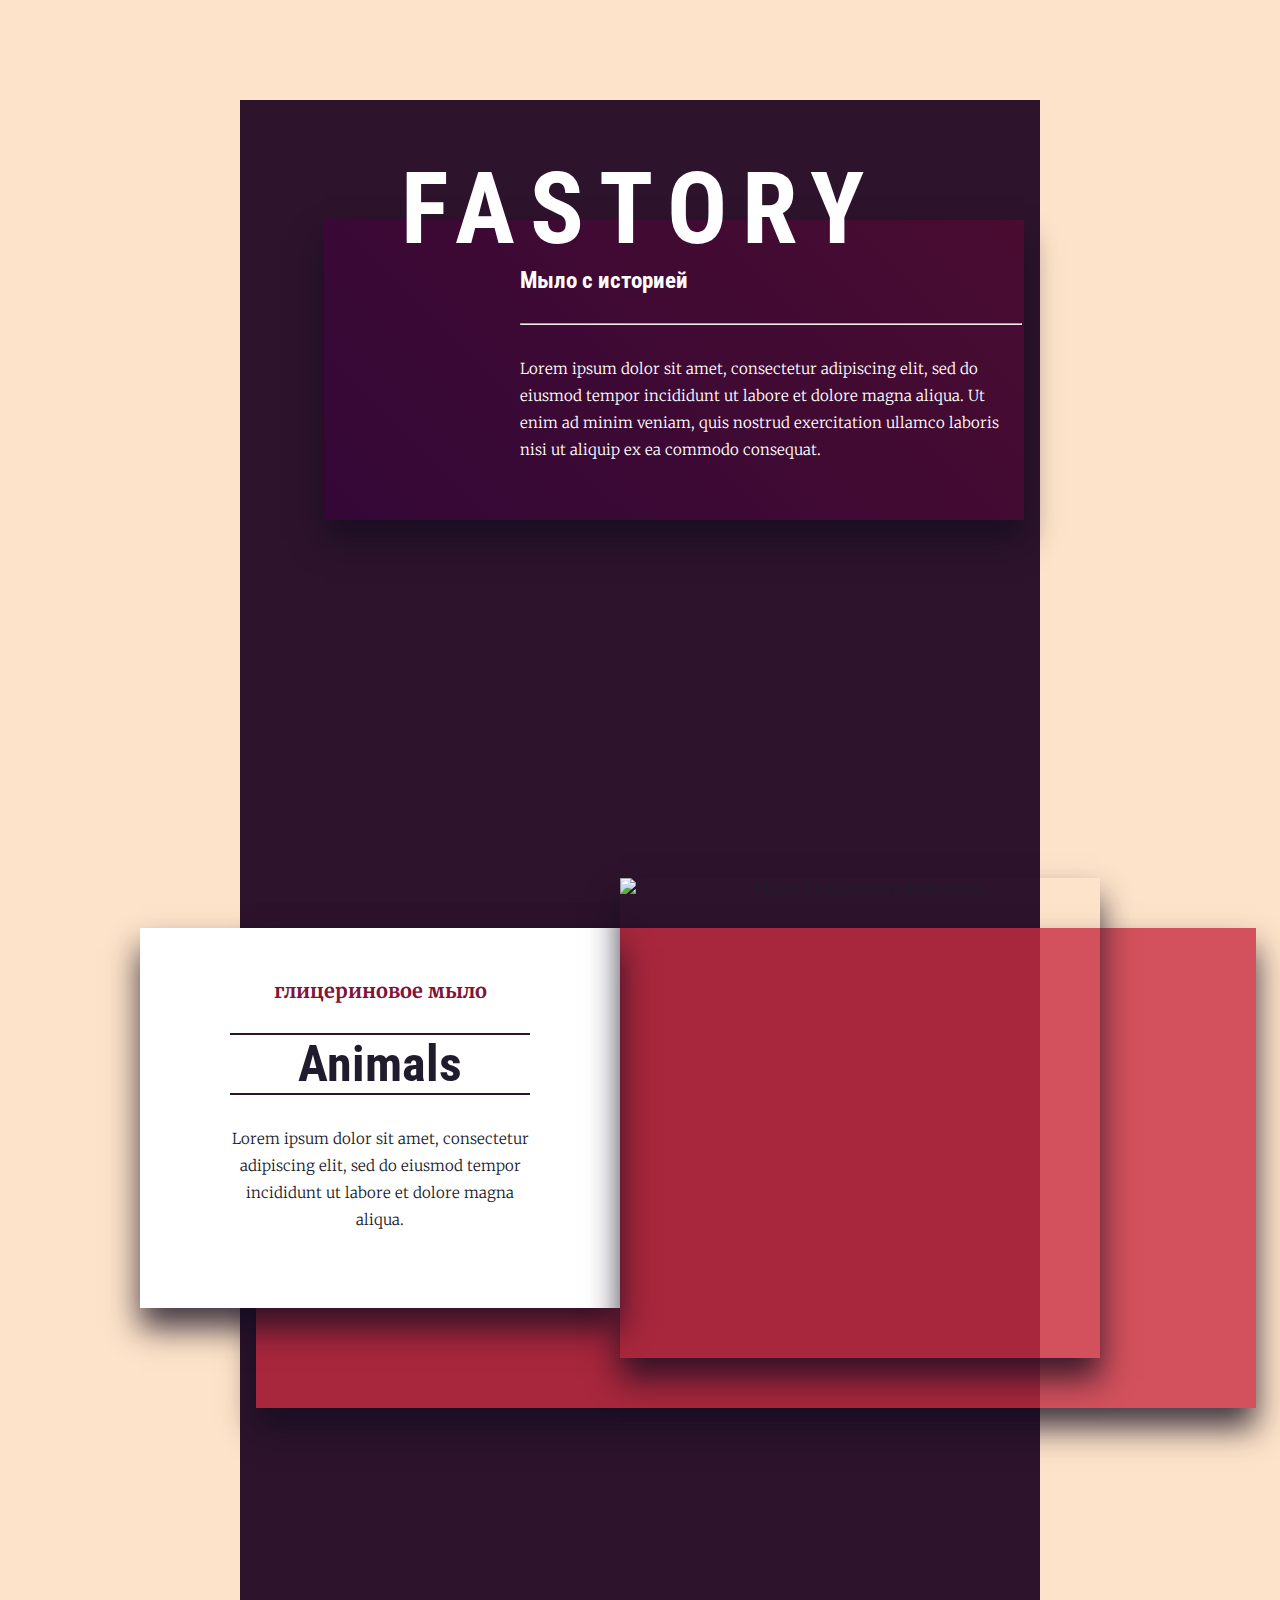
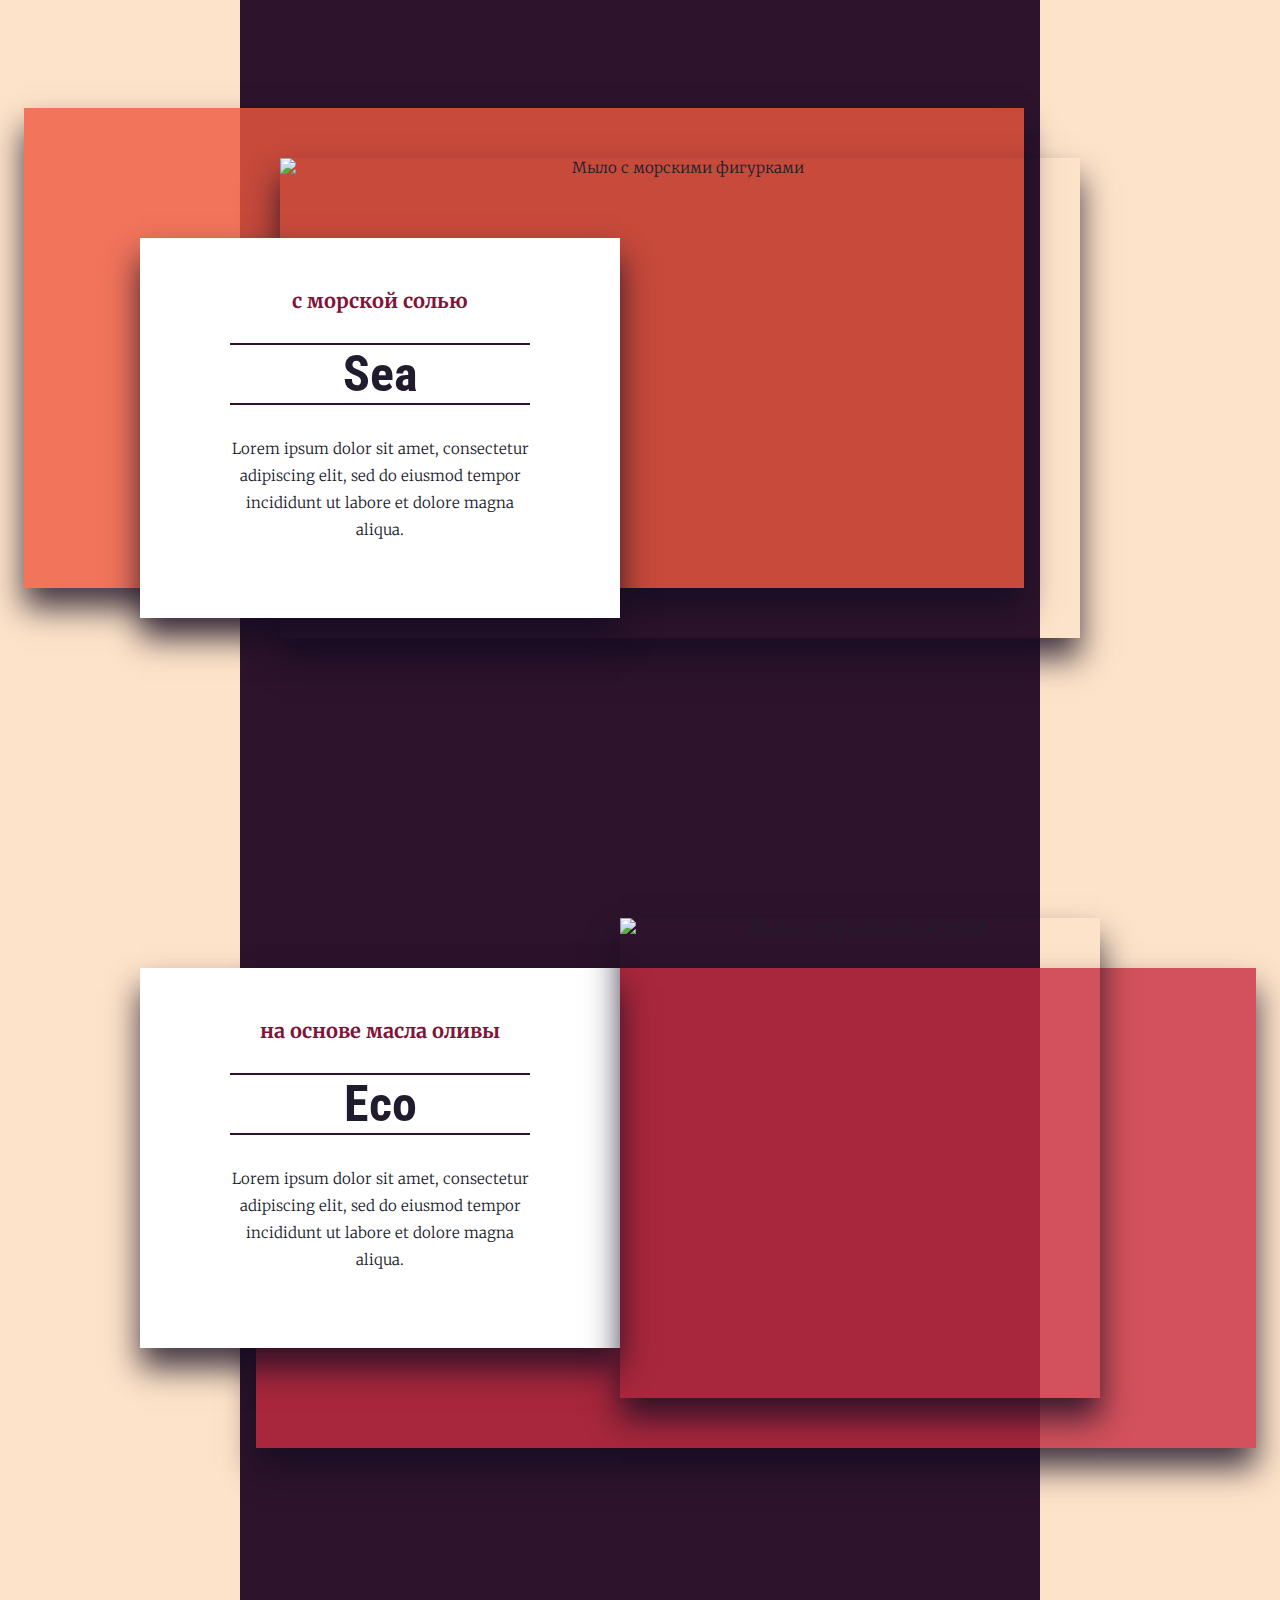
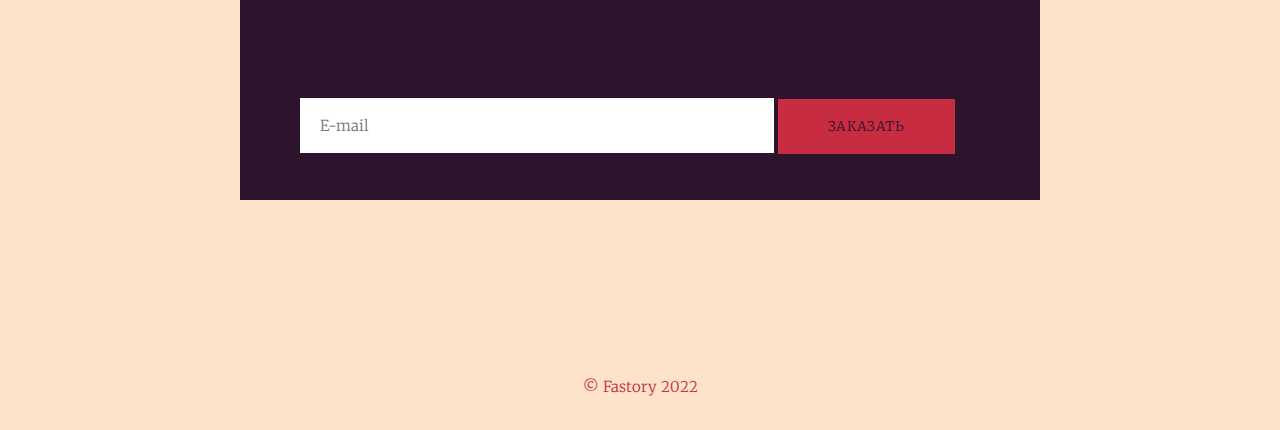
==== Fastory/index.html @ 7368327b "Add files via upload" ====
<!DOCTYPE html>
<html lang="en">
<head>
	<meta charset="UTF-8">
	<meta name="viewport" content="width=device-width, initial-scale=1">
	<title>Частная мыловарня</title>
	<script src="javascript.js"></script>
	<link rel="preconnect" href="https://fonts.googleapis.com">
	<link rel="preconnect" href="https://fonts.gstatic.com" crossorigin>
	<link href="https://fonts.googleapis.com/css2?family=Merriweather:wght@300;700&family=Roboto+Condensed&display=swap" rel="stylesheet">	
	<link rel="stylesheet" href="css/main.css">
</head>
<body>
	<header id="header" class="header">
		<div class="container">
			<h1>Fastory</h1>
			<div class="header_text">
				<h2>Мыло с историей</h2>
				<hr width="100%">
				<p>Lorem ipsum dolor sit amet, consectetur adipiscing elit, sed do eiusmod tempor incididunt ut labore et dolore magna aliqua. Ut enim ad minim veniam, quis nostrud exercitation ullamco laboris nisi ut aliquip ex ea commodo consequat.</p>
			</div>
		</div>
	</header>
	<section id="animals" class="product_l">
		<div class="container">
			<a href="#email" class="card card_left">
				<div class="box">
					<h4>глицериновое мыло</h4>
					<h3>Animals</h3>
					<p>
						Lorem ipsum dolor sit amet, consectetur adipiscing elit, sed do eiusmod tempor incididunt ut labore et dolore magna aliqua. 
					</p>
				</div>
				<img src="https://i.pinimg.com/564x/8e/c6/56/8ec65663c2fd48ad7be42bbd4ea3ad40.jpg" alt="Мыло с силуэтами животных">
			</a>
		</div>
	</section>
	<section id="sea" class="product_r">
		<div class="container">
			<a href="#email" class="card card_right">
				<div class="box">
					<h4>с морской солью</h4>
					<h3>Sea</h3>
					<p>
						Lorem ipsum dolor sit amet, consectetur adipiscing elit, sed do eiusmod tempor incididunt ut labore et dolore magna aliqua. 
					</p>
				</div>
				<img class="dt_img" src="https://i.pinimg.com/564x/b9/6d/03/b96d035ab64bf13aa9314ae185105195.jpg" alt="Мыло с морскими фигурками">
				<img class="mob_img" src="https://i.pinimg.com/564x/49/4b/a4/494ba42c78feb9bd11a52b58f6465c58.jpg" alt="Мыло с морскими волнами">
			</a>
		</div>
	</section>
	<section id="plants" class="product_l">
		<div class="container">
			<a href="#email" class="card card_left">
				<div class="box">
					<h4>на основе масла оливы</h4>
					<h3>Eco</h3>
					<p>
						Lorem ipsum dolor sit amet, consectetur adipiscing elit, sed do eiusmod tempor incididunt ut labore et dolore magna aliqua. 
					</p>
				</div>
				<img src="https://i.pinimg.com/564x/db/22/0e/db220e11883d0344ce1cf9da9aa06583.jpg" alt="Мыло с отпечатками растений">
			</a>
		</div>
	</section>
	<section id="email" class="email">
		<div class="container">
			<form action="#" class="form">
				<input class="input" type="email" name="email" placeholder="E-mail" required>
				<input class="btn" type="submit" value="Заказать">
			</form>
		</div>
	</section>
	<footer id="footer" class="footer">
		<div class="container">
			<p>© Fastory 2022</p>
		</div>
	</footer>
</body>
</html>
---- Fastory/css/main.css ----
@media screen and (max-width: 500px) {
	.container {
		width: 100% !important;
	}

	body::after {
		width: 100% !important;
		left: 0 !important;
		margin-left: 0 !important; 
		height: 4200px !important;
		top: 0 !important;
	}
	.header:after {
		width: 100% !important;
		right: 0 !important;
		height: 500px !important;
	}
	.header_text {
		width: 85% !important;
		margin: 0 auto !important;
	}
	h1 {
		font-size: 50px !important;
		margin-bottom: 100px !important;
	}
	.card {
		flex-flow: wrap !important;
	}
	.card img, .box {
		width: 100% !important;
	}
	.card img {
		order: 0 !important;
		box-shadow: 0px 0px 0px #000 !important;
		margin-top: 100px !important;
	}
	.box {
		order: 1 !important;
		margin: 0 !important;
	}
	.card_right img {
		position: relative !important;
		right: 0 !important;
	}
	.dt_img {
		display: none !important;
	}
	.mob_img {
		display: block !important;
	}
	.product_l::before {
		display: none !important;
	}
	.product_r::before {
		display: none !important;
	}
	.product_l::after {
		display: none !important;
	}
	.product_r::after {
		display: none !important;
	}
	.form {
		width: 100% !important;
		padding: 0 20px !important;
		margin-top: 100px !important;
	}
	.input {
		display: block !important;
		width: 100% !important;
	}
	.btn {
		display: block !important;
		width: 100% !important;
	}
}

body {
	margin: 0;
	padding: 0;
	font-size: 15px;
	font-family: 'Merriweather', serif;
	font-weight: 300;
	color: #2d142c;
	background: #FDE3C9;
}

body::after {
	content: '';
	display: block;
	background: #2d142c;
	width: 800px;
	height: 3300px;
	position: absolute;
	left: 50%;
	top: 100px;
	margin-left: -400px;
	z-index: -2;
}

div, p, input, button, form, span, a, ul, li {
	box-sizing: border-box;
}

p {
	line-height: 1.8em;
}

h1, h2, h3 {
	margin: 0;
	font-family: 'Roboto Condensed', sans-serif;
}

h4 {
	margin: 0;
	font-family: 'Merriweather', serif;
	font-weight: 700;
}

h1 {
	font-size: 100px;
	letter-spacing: 0.15em;
	display: block;
	text-align: center;
	text-transform: uppercase;
}

hr {
	margin-right: auto;
}

.container {
	width: 1000px;
	margin: 0 auto;
}

.header {
	color: #fff;
	padding-top: 150px; 
	padding-bottom: 400px;
}

.header::after {
	content: '';
	display: block;
	background: linear-gradient(45deg, rgba(53,4,57, 0.8), rgba(81,10,50, 0.8));
	width: 700px;
	height: 300px;
	position: absolute;
	top: 220px;
	right: 20%;
	z-index: -1;
	box-shadow: 0px 20px 30px rgba(21,12,34, 0.8);
}

.header_text {
	width: 500px;
	margin-left: auto;
	margin-right: 120px;
}

hr {
	margin-top: 30px;
	margin-bottom: 30px;
	background: #fff;
}

.product_l::before {
	content: '';
	display: block;
	background: rgba(199,44,65, 0.8);
	width: 1000px;
	height: 480px;
	position: absolute;
	z-index: -1;
	left: 20%;
	margin-top: 50px;
	box-shadow: 0px 20px 30px rgba(21,12,34, 0.8);
}

.product_r::before {
	content: '';
	display: block;
	background: rgba(238,88,64, 0.8);
	width: 1000px;
	height: 480px;
	position: absolute;
	z-index: -1;
	right: 20%;
	margin-top: 50px;
	box-shadow: 0px 20px 30px rgba(21,12,34, 0.8);
}

.product_l::after {
	content: '';
	display: block;
	background: rgba(0, 0, 0, 0);
	height: 300px;
	z-index: -1;
}

.product_r::after {
	content: '';
	display: block;
	background: rgba(0, 0, 0, 0);
	height: 300px;
	z-index: -1;
}

.card {
	display: flex;
	color: #201b2d;
	text-align: center;
	text-decoration: none;
}

h3 {
	font-size: 50px;
}

h3::before {
	content: '';
	display: block;
	margin: 0 auto;
	margin-top: 30px;
	width: 300px;
	height: 2px;
	background: #2d142c;
}

h3::after {
	content: '';
	display: block;
	margin: 0 auto;
	margin-bottom: 30px;
	width: 300px;
	height: 2px;
	background: #2d142c;
}

h4 {
	font-size: 20px;
	color: #801336;
}

.box {
	background: #fff;
	width: 480px;
	height: 380px;
	margin-top: 50px;
	box-shadow: 0px 20px 30px rgba(21,12,34, 0.8);
	padding: 50px 20px;
	z-index: 5;
	transition: all 0.5s ease-out;
}

.box:hover {
	height: 480px;
	margin-top: 0;
	padding: 100px 20px;
}

.card img {
	box-shadow: 0px 20px 30px rgba(21,12,34, 0.8);
	object-fit: cover;
}

.card_left img {
	width: 480px;
	height: 480px;
	z-index: 10;
}

.card_right img {
	width: 800px;
	height: 480px;
	position: absolute;
	right: 200px;
	margin-top: 100px;
}

.box p {
	width: 70%;
	margin: 0 auto;
}

.card_right .box {
	margin-top: 180px;
}

.card_right .box:hover {
	height: 480px;
	margin-top: 100px;
	padding: 100px 20px;
}

.form {
	margin: 0 auto;
	width: 680px;
	margin-bottom: 200px;
}

.input {
	width: 474px;
	background: rgba(255, 255, 255, 1);
	color: #2d142c;
	border: 0;
	font-size: 15px;
	font-family: 'Merriweather', serif;
	font-weight: 300;
	height: 55px;
	padding-left: 20px;
	margin-bottom: 20px;
}

.btn {
	text-decoration: none;
	color: #2d142c;
	border: 0;
	letter-spacing: 0.1em;
	text-transform: uppercase;
	padding: 19px 50px;
	background: #c72c41;
	text-align: center;
	font-family: 'Merriweather', serif;
	font-weight: 300;
	transition: all 0.5s ease;
}

.btn:hover {
	background: #fff;
}

.footer {
	text-align: center;
	margin-bottom: 30px;
	color: #c72c41;
}

.mob_img {
	display: none;
}
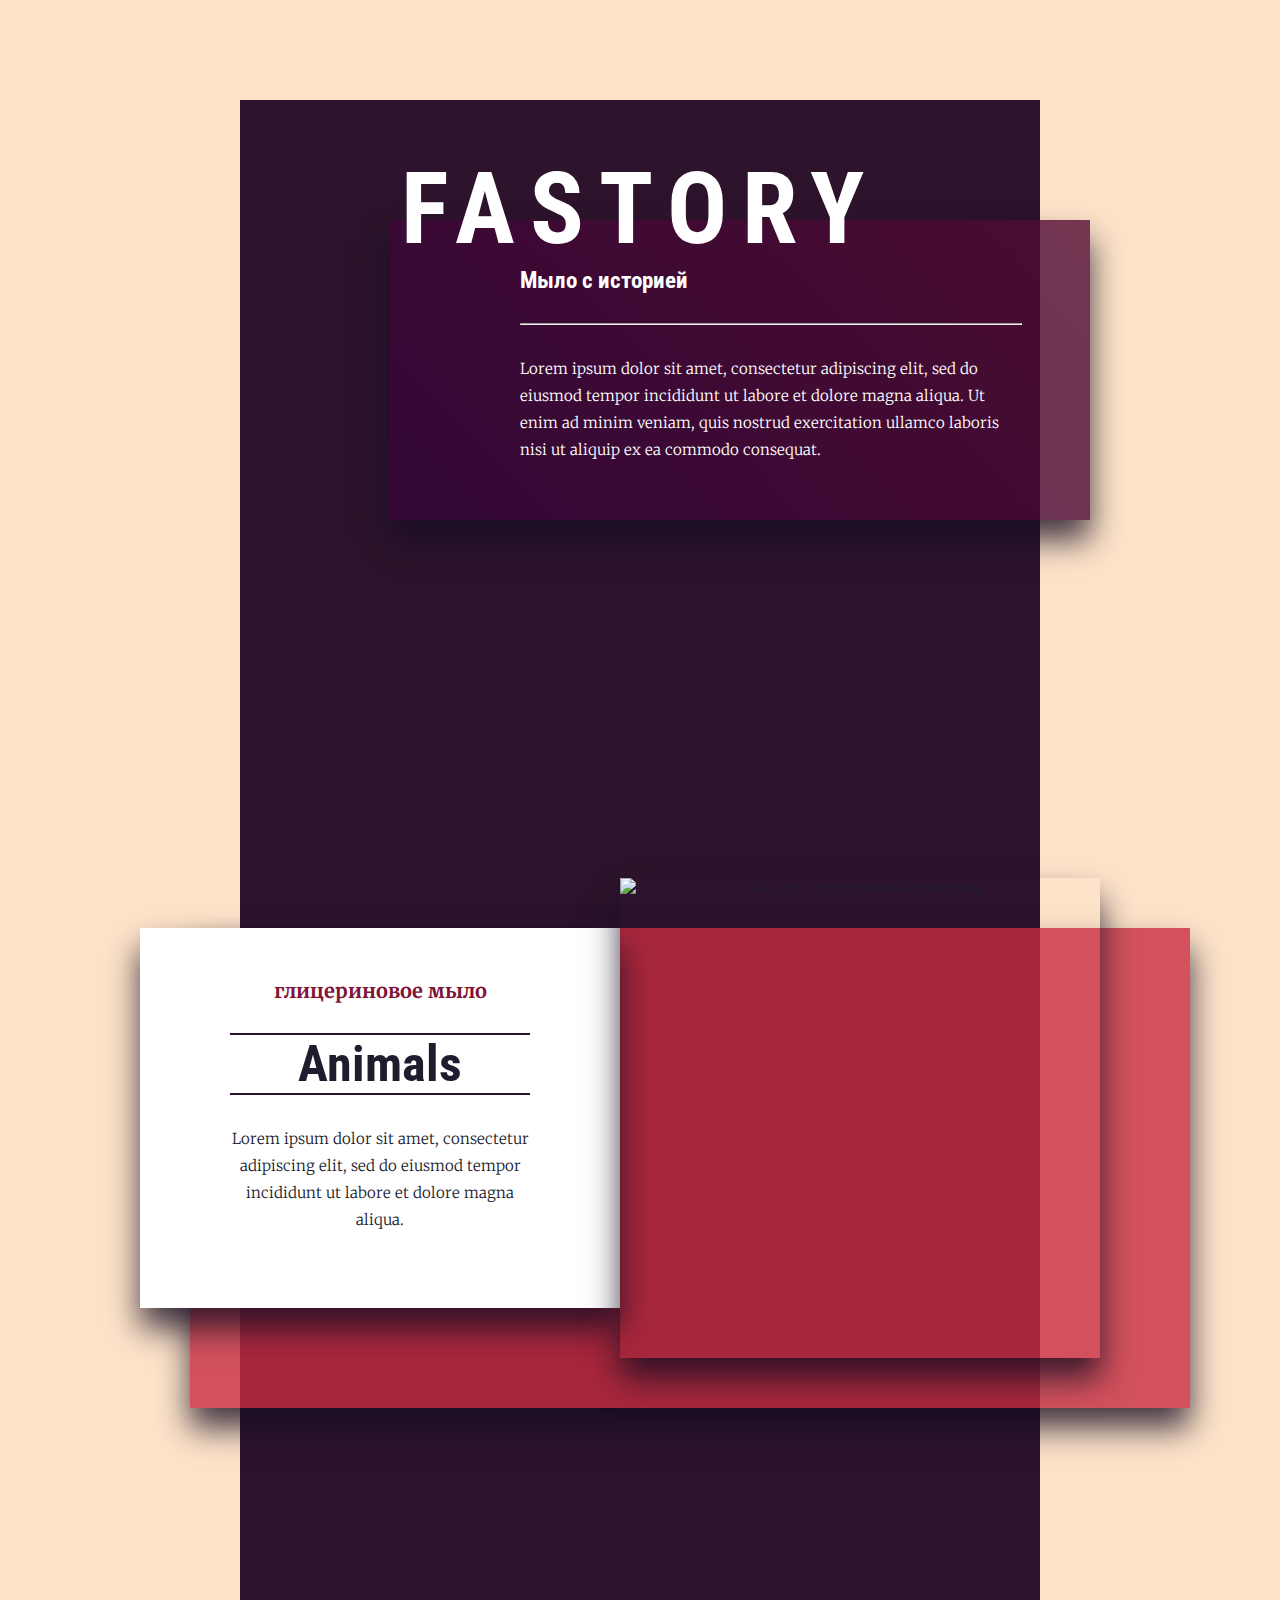
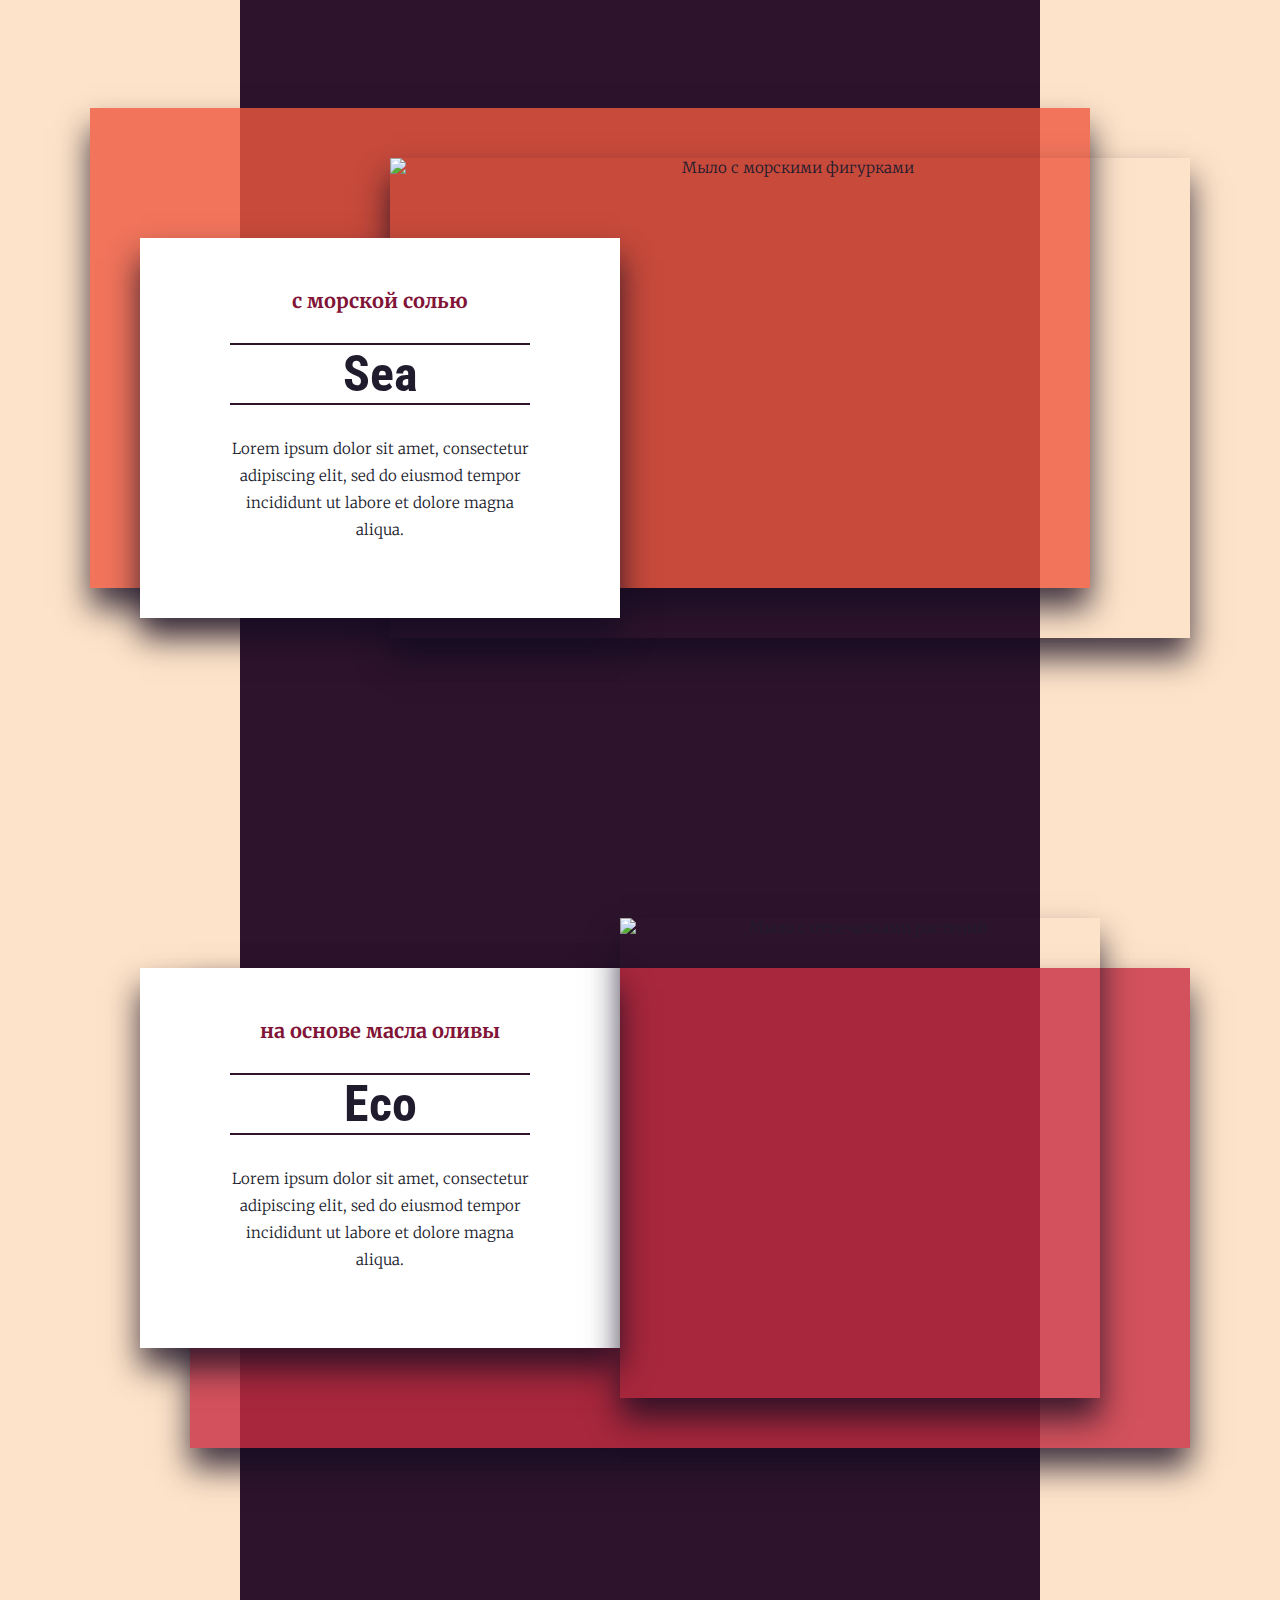
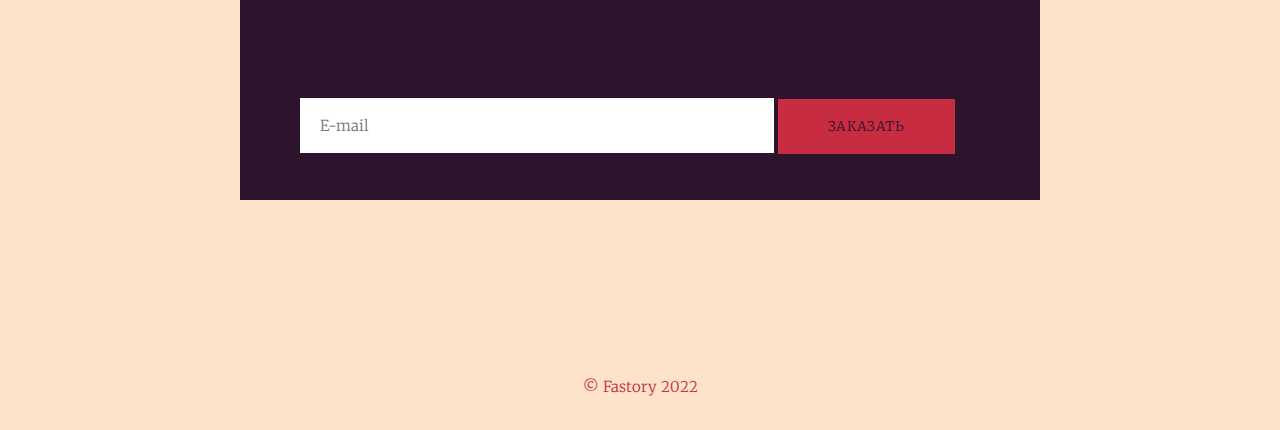
==== commit d96dbf4a: "Add files via upload" ====
--- a/Fastory/index.html
+++ b/Fastory/index.html
@@ -1,6 +1,6 @@
 <!DOCTYPE html>
 <html lang="en">
-<head>
+<head> 
 	<meta charset="UTF-8">
 	<meta name="viewport" content="width=device-width, initial-scale=1">
 	<title>Частная мыловарня</title>
--- a/Fastory/css/main.css
+++ b/Fastory/css/main.css
@@ -12,8 +12,9 @@
 	}
 	.header:after {
 		width: 100% !important;
-		right: 0 !important;
+		left: 0 !important;
 		height: 500px !important;
+		margin-left: 0px !important;
 	}
 	.header_text {
 		width: 85% !important;
@@ -22,6 +23,7 @@
 	h1 {
 		font-size: 50px !important;
 		margin-bottom: 100px !important;
+		width: 100% !important;
 	}
 	.card {
 		flex-flow: wrap !important;
@@ -47,6 +49,8 @@
 	}
 	.mob_img {
 		display: block !important;
+		margin-left: 0 !important;
+		left: 0 !important;
 	}
 	.product_l::before {
 		display: none !important;
@@ -148,9 +152,10 @@
 	height: 300px;
 	position: absolute;
 	top: 220px;
-	right: 20%;
-	z-index: -1;
-	box-shadow: 0px 20px 30px rgba(21,12,34, 0.8);
+	left: 50%;
+	z-index: -1;
+	box-shadow: 0px 20px 30px rgba(21,12,34, 0.8);
+	margin-left: -250px;
 }
 
 .header_text {
@@ -173,8 +178,9 @@
 	height: 480px;
 	position: absolute;
 	z-index: -1;
-	left: 20%;
+	left: 50%;
 	margin-top: 50px;
+	margin-left: -450px;
 	box-shadow: 0px 20px 30px rgba(21,12,34, 0.8);
 }
 
@@ -186,8 +192,9 @@
 	height: 480px;
 	position: absolute;
 	z-index: -1;
-	right: 20%;
+	left: 50%;
 	margin-top: 50px;
+	margin-left: -550px;
 	box-shadow: 0px 20px 30px rgba(21,12,34, 0.8);
 }
 
@@ -275,8 +282,9 @@
 	width: 800px;
 	height: 480px;
 	position: absolute;
-	right: 200px;
+	left: 50%;
 	margin-top: 100px;
+	margin-left: -250px;
 }
 
 .box p {
